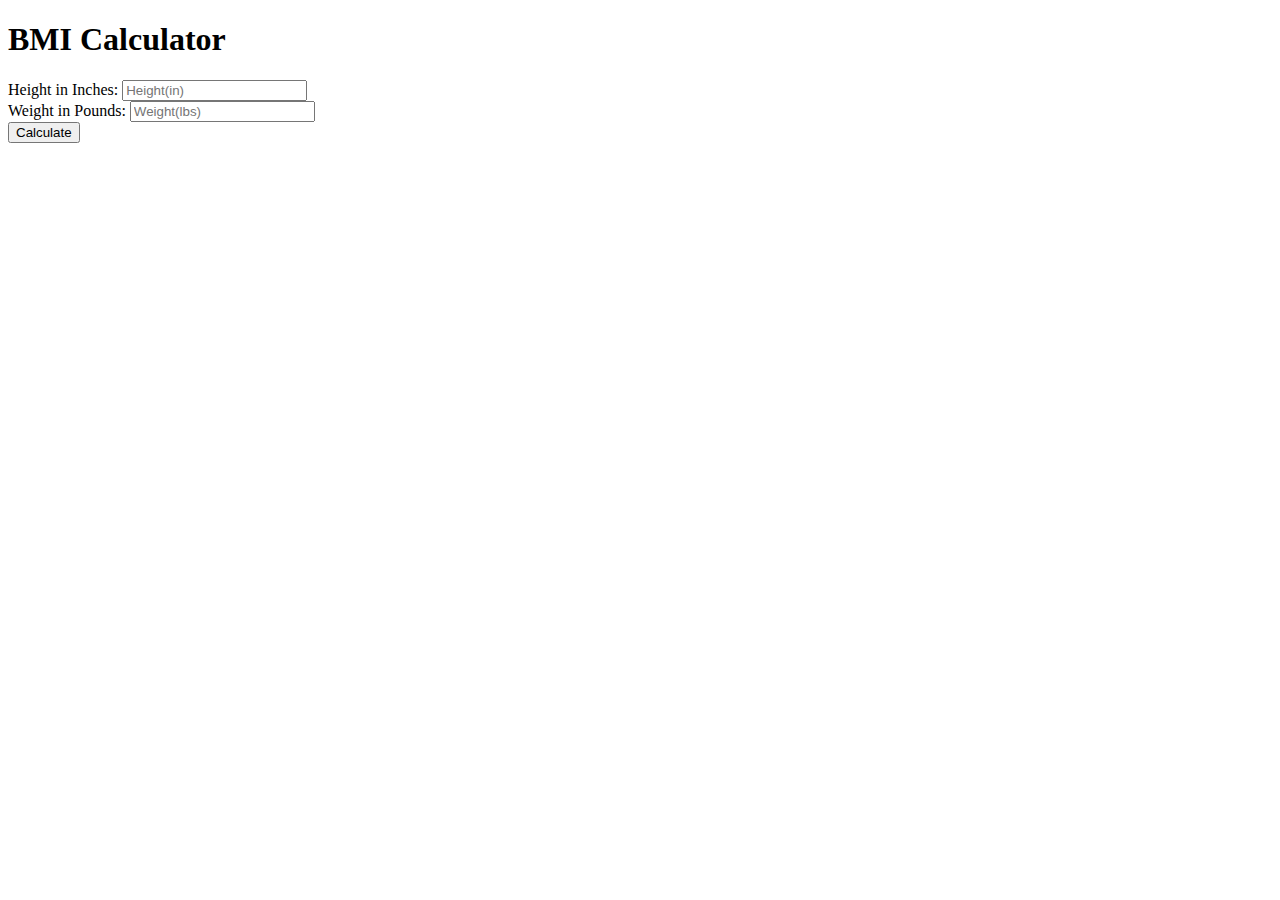
==== src/index.html @ 98649fc3 "initial commit - added basic BMI calculator" ====
<!DOCTYPE html>
<html lang="en">
    <head>
        <meta charset="utf-8">
        <meta http-equiv="X-UA-Compatible" content="IE=edge">
        <title>Fitness Calculator</title>
        <meta name="description" content="">
        <meta name="viewport" content="width=device-width, initial-scale=1">
        <link rel="stylesheet" href="/styles.css">
    </head>
    <body>
        <script src="/script.js" async defer></script>
        <h1>BMI Calculator</h1>
        <div class="wrapper">
            <div class="height">
                <span>Height in Inches:</span>
                <span><input type="number" id="height" placeholder="Height(in)"></span><br>
                <span id="height-error" class="height-error"></span>
            </div>
            <div class="weight">
                <span>Weight in Pounds:</span>
                <span><input type="number" id="weight" placeholder="Weight(lbs)"></span><br>
                <span id="weight-error" class="weight-error"></span>
            </div>
            <button id="bmi-calculate" class="bmi-calculate">Calculate</button>
            <p id="result" class="result"></p>
        </div>
    </body>
</html>
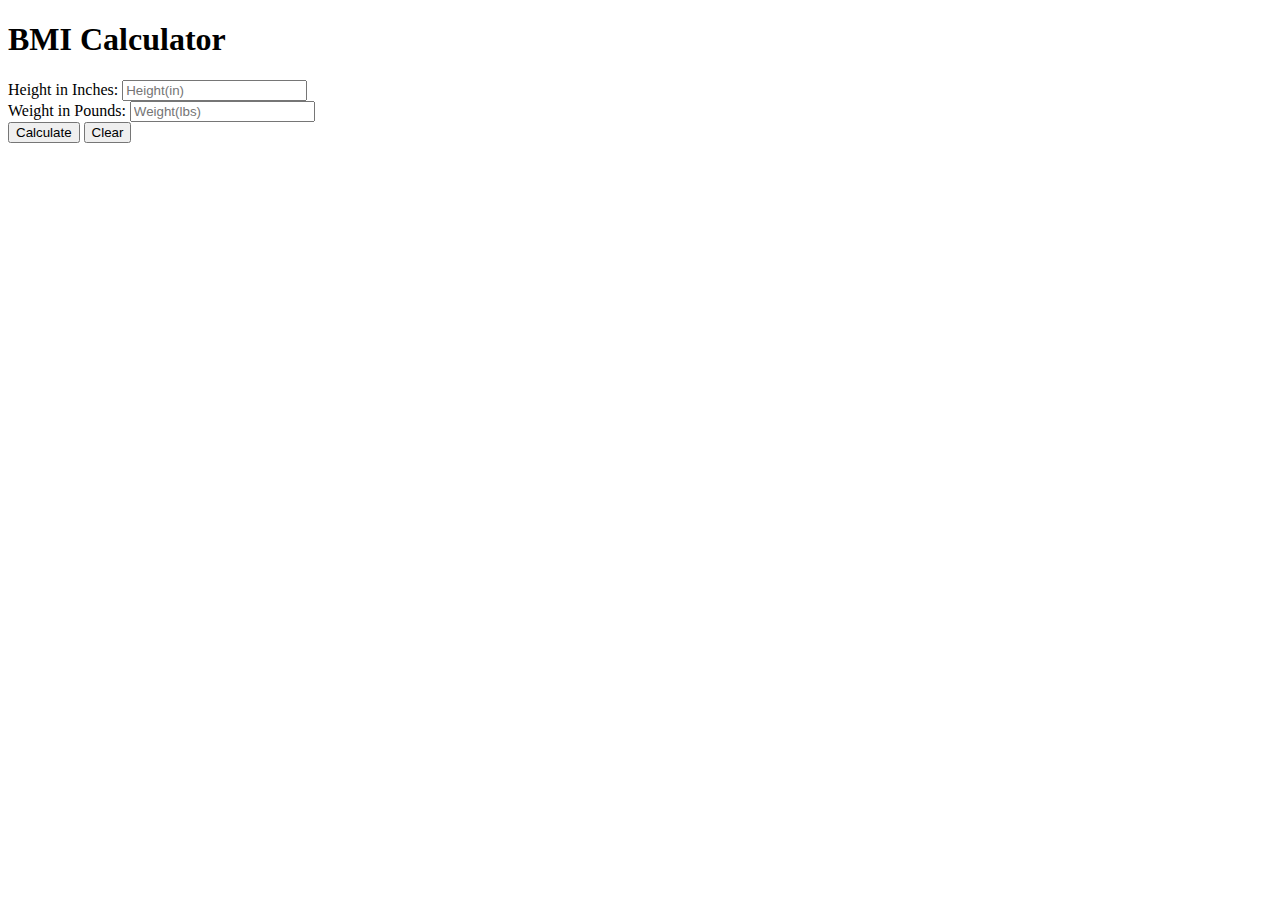
==== commit 04e2e771: "revised BMI formula / added clear button" ====
--- a/src/index.html
+++ b/src/index.html
@@ -22,7 +22,10 @@
                 <span><input type="number" id="weight" placeholder="Weight(lbs)"></span><br>
                 <span id="weight-error" class="weight-error"></span>
             </div>
-            <button id="bmi-calculate" class="bmi-calculate">Calculate</button>
+            <div>
+                <button id="bmi-calculate" class="button">Calculate</button>
+                <button id="clear-input" class="button">Clear</button>
+            </div>
             <p id="result" class="result"></p>
         </div>
     </body>
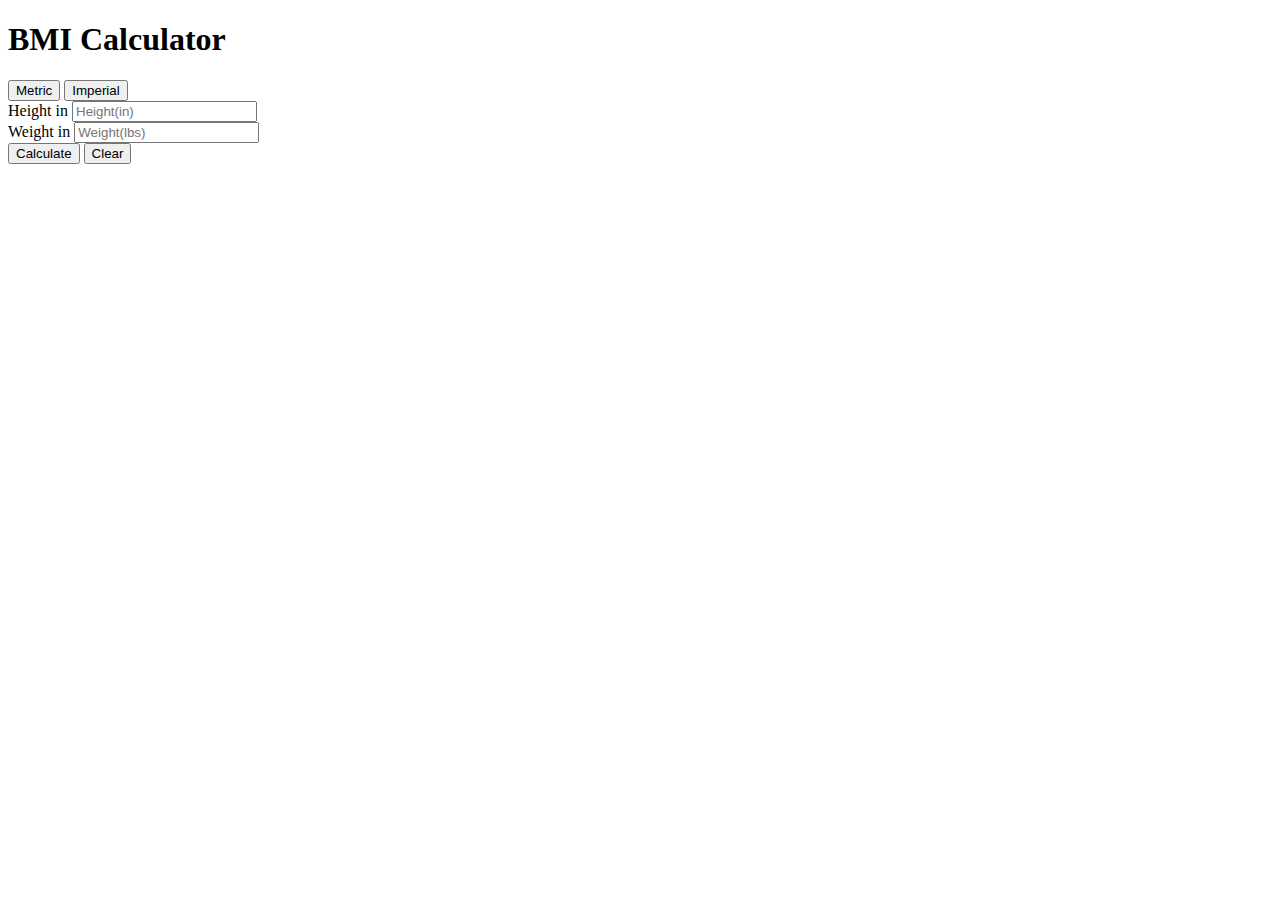
==== commit 170a1856: "added metric and imperial buttons / redid button css" ====
--- a/src/index.html
+++ b/src/index.html
@@ -12,19 +12,23 @@
         <script src="/script.js" async defer></script>
         <h1>BMI Calculator</h1>
         <div class="wrapper">
+            <div id="unit-select" class="flex-parent">
+                <button id="metric" class="unit-button">Metric</button>
+                <button id="imperial" class="unit-button">Imperial</button>
+            </div>
             <div class="height">
-                <span>Height in Inches:</span>
+                <span>Height in <span id="height-unit"></span></span>
                 <span><input type="number" id="height" placeholder="Height(in)"></span><br>
                 <span id="height-error" class="height-error"></span>
             </div>
             <div class="weight">
-                <span>Weight in Pounds:</span>
+                <span>Weight in <span id="weight-unit"></span></span>
                 <span><input type="number" id="weight" placeholder="Weight(lbs)"></span><br>
                 <span id="weight-error" class="weight-error"></span>
             </div>
-            <div>
-                <button id="bmi-calculate" class="button">Calculate</button>
-                <button id="clear-input" class="button">Clear</button>
+            <div class="flex-parent">
+                <button id="bmi-calculate" class="action-button">Calculate</button>
+                <button id="clear-input" class="action-button">Clear</button>
             </div>
             <p id="result" class="result"></p>
         </div>
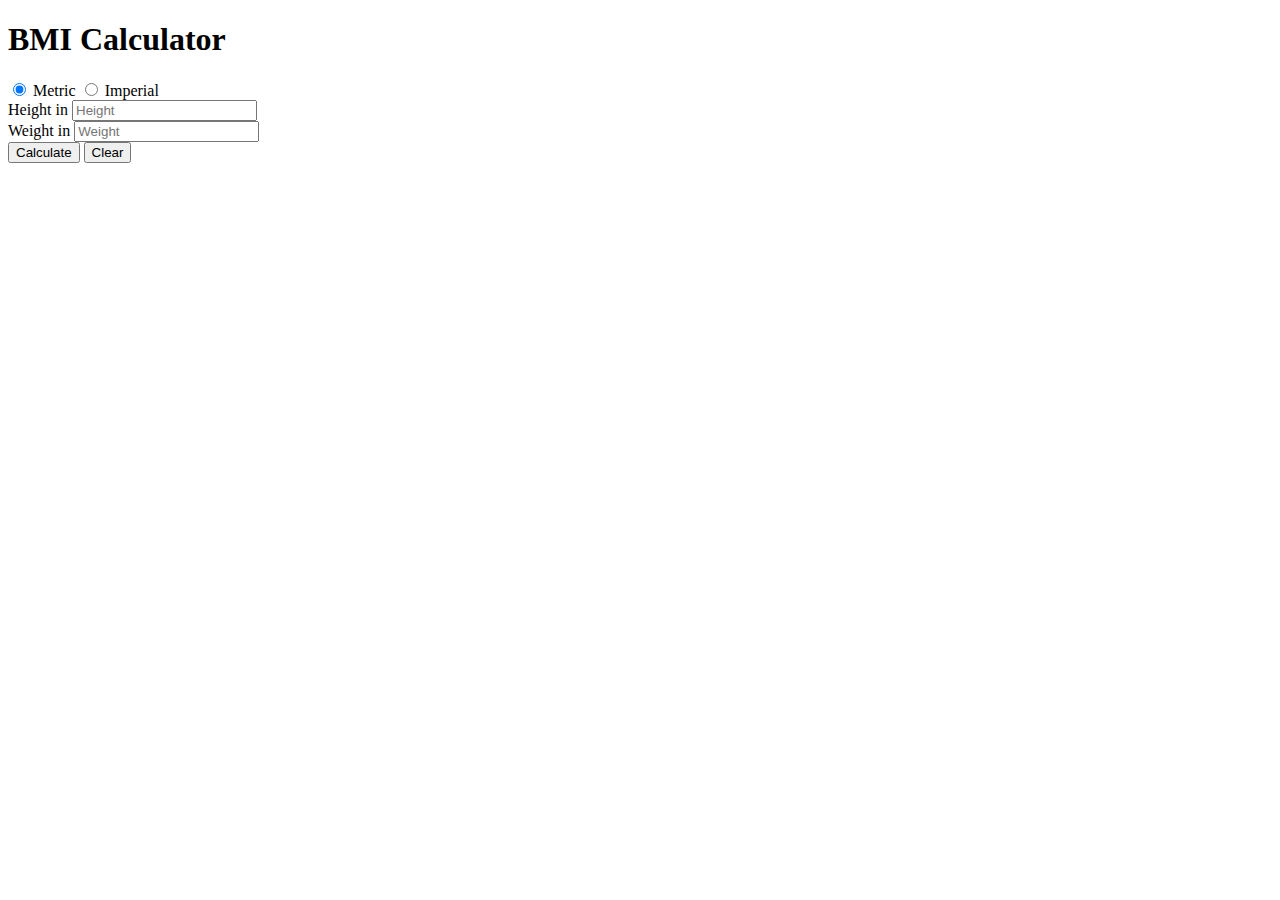
==== commit 2d776e19: "changed unit buttons to radio buttons" ====
--- a/src/index.html
+++ b/src/index.html
@@ -13,17 +13,19 @@
         <h1>BMI Calculator</h1>
         <div class="wrapper">
             <div id="unit-select" class="flex-parent">
-                <button id="metric" class="unit-button">Metric</button>
-                <button id="imperial" class="unit-button">Imperial</button>
+                <input name="unit" id="metric" class="unit-button" type="radio" value="metric" checked/>
+                <label for="metric">Metric</label>
+                <input name="unit" id="imperial" class="unit-button" type="radio" value="imperial"/>
+                <label for="imperial">Imperial</label>
             </div>
             <div class="height">
                 <span>Height in <span id="height-unit"></span></span>
-                <span><input type="number" id="height" placeholder="Height(in)"></span><br>
+                <span><input type="number" id="height" placeholder="Height"></span><br>
                 <span id="height-error" class="height-error"></span>
             </div>
             <div class="weight">
                 <span>Weight in <span id="weight-unit"></span></span>
-                <span><input type="number" id="weight" placeholder="Weight(lbs)"></span><br>
+                <span><input type="number" id="weight" placeholder="Weight"></span><br>
                 <span id="weight-error" class="weight-error"></span>
             </div>
             <div class="flex-parent">
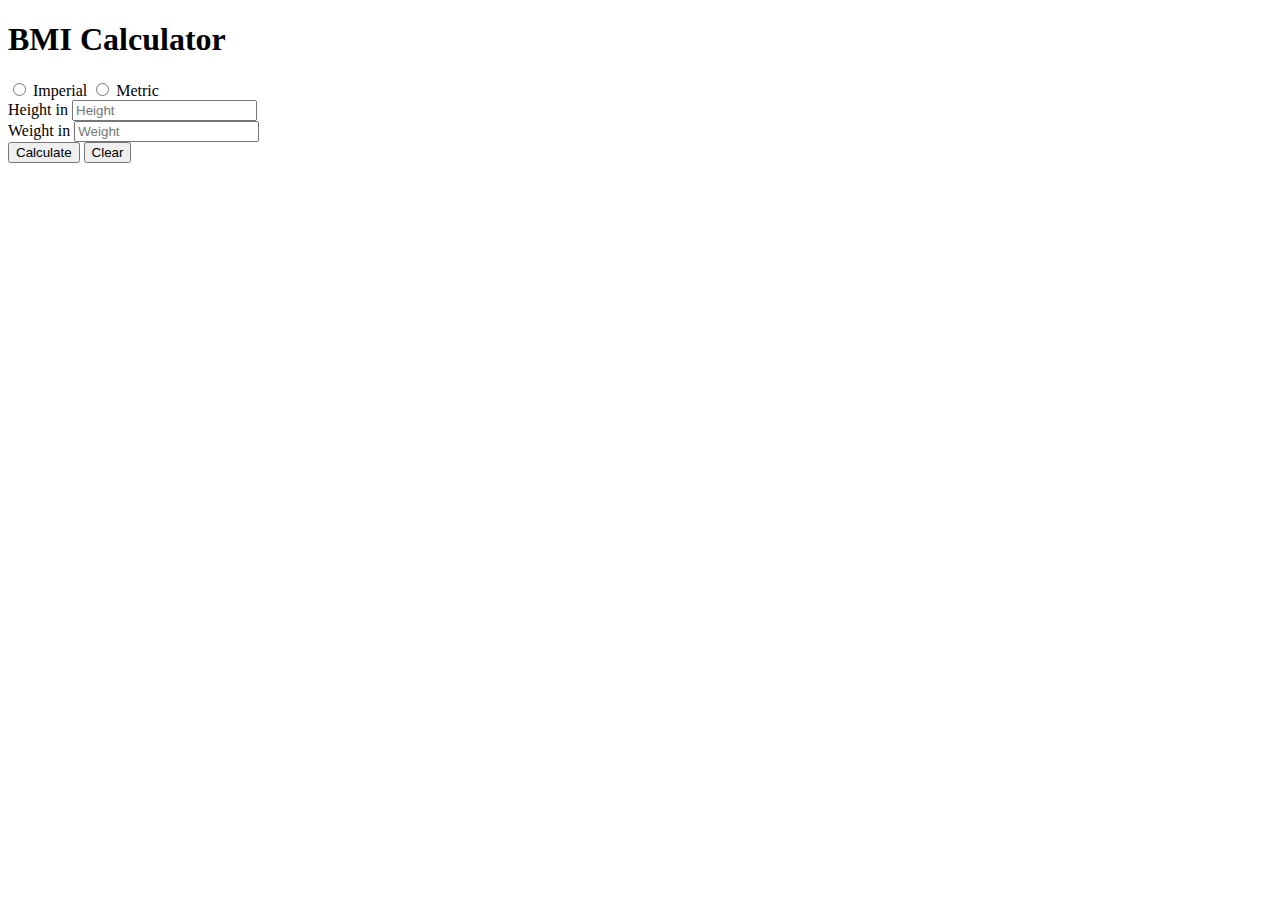
==== commit fb7c6dff: "styling fixes/unit button functionality" ====
--- a/src/index.html
+++ b/src/index.html
@@ -13,18 +13,18 @@
         <h1>BMI Calculator</h1>
         <div class="wrapper">
             <div id="unit-select" class="flex-parent">
-                <input name="unit" id="metric" class="unit-button" type="radio" value="metric" checked/>
-                <label for="metric">Metric</label>
                 <input name="unit" id="imperial" class="unit-button" type="radio" value="imperial"/>
                 <label for="imperial">Imperial</label>
+                <input name="unit" id="metric" class="unit-button" type="radio" value="metric"/>
+                <label for="metric">Metric</label>
             </div>
             <div class="height">
-                <span>Height in <span id="height-unit"></span></span>
+                <span class="left-margin-10">Height in <span id="height-unit"></span></span>
                 <span><input type="number" id="height" placeholder="Height"></span><br>
                 <span id="height-error" class="height-error"></span>
             </div>
             <div class="weight">
-                <span>Weight in <span id="weight-unit"></span></span>
+                <span class="left-margin-10">Weight in <span id="weight-unit"></span></span>
                 <span><input type="number" id="weight" placeholder="Weight"></span><br>
                 <span id="weight-error" class="weight-error"></span>
             </div>
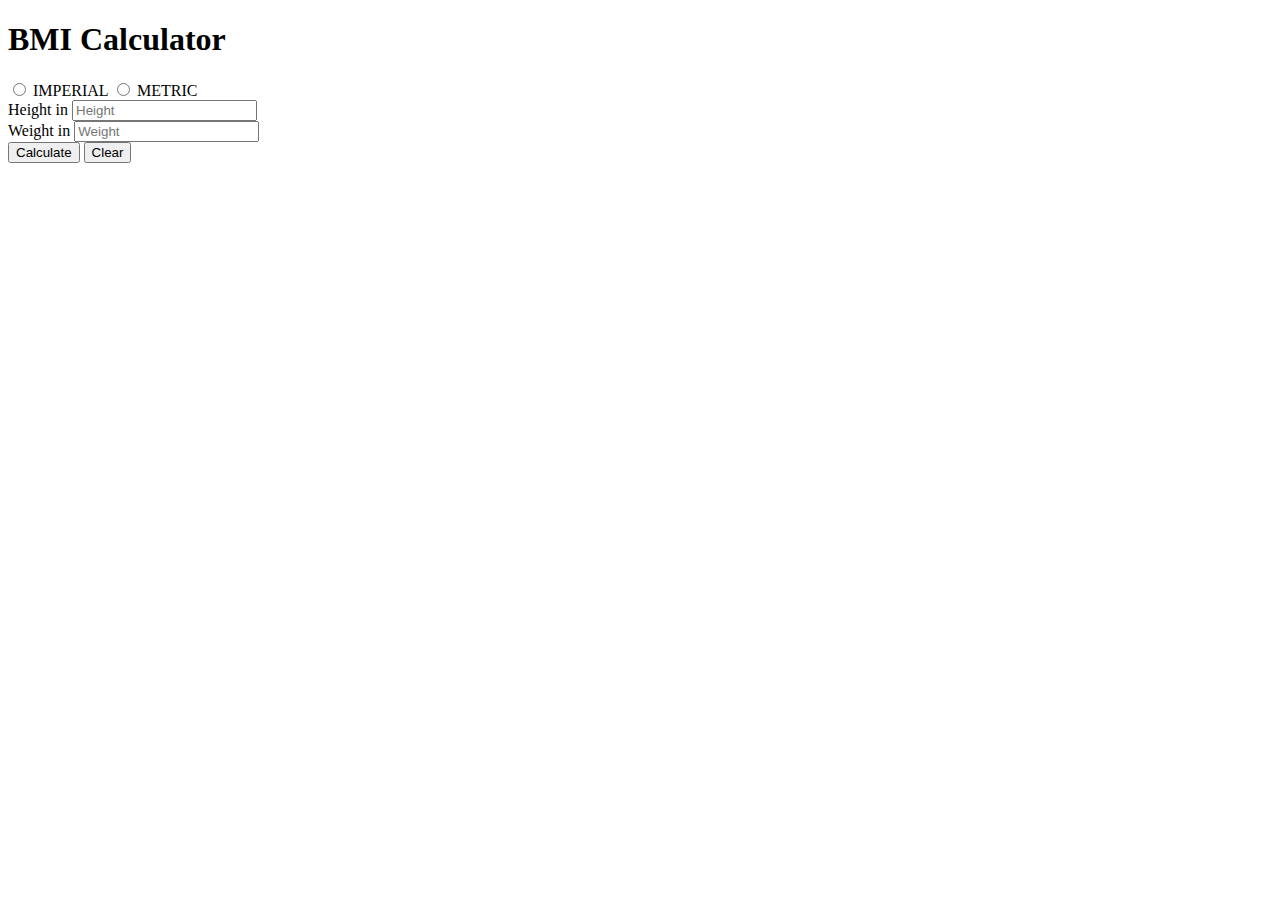
==== commit 70a826d0: "final fuctionality changes" ====
--- a/src/index.html
+++ b/src/index.html
@@ -14,9 +14,9 @@
         <div class="wrapper">
             <div id="unit-select" class="flex-parent">
                 <input name="unit" id="imperial" class="unit-button" type="radio" value="imperial"/>
-                <label for="imperial">Imperial</label>
+                <label for="imperial">IMPERIAL</label>
                 <input name="unit" id="metric" class="unit-button" type="radio" value="metric"/>
-                <label for="metric">Metric</label>
+                <label for="metric">METRIC</label>
             </div>
             <div class="height">
                 <span class="left-margin-10">Height in <span id="height-unit"></span></span>
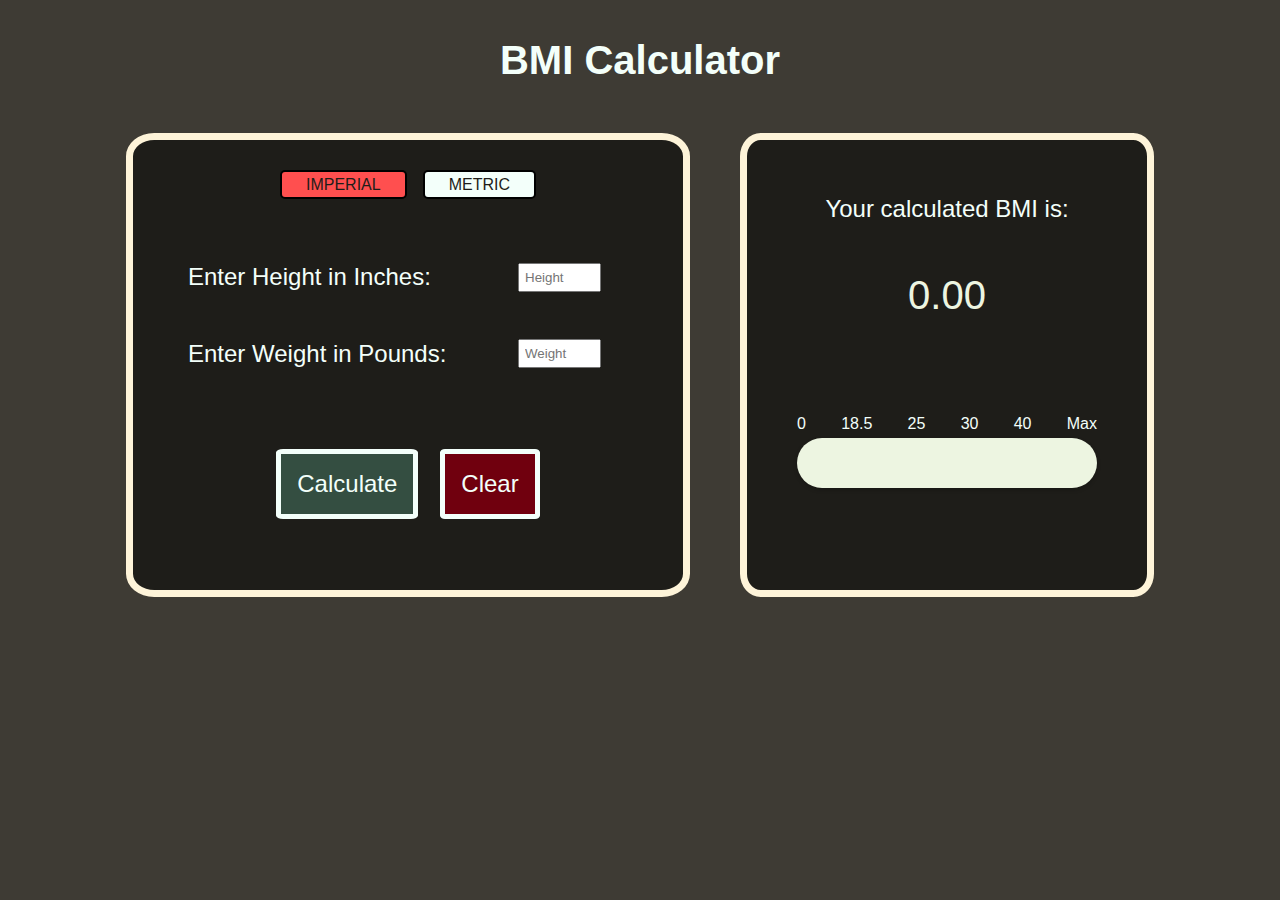
==== commit 083fe1ae: "updated to version 2.0" ====
--- a/src/index.html
+++ b/src/index.html
@@ -4,35 +4,62 @@
         <meta charset="utf-8">
         <meta http-equiv="X-UA-Compatible" content="IE=edge">
         <title>Fitness Calculator</title>
-        <meta name="description" content="">
         <meta name="viewport" content="width=device-width, initial-scale=1">
-        <link rel="stylesheet" href="/styles.css">
+        <link rel="stylesheet" href="styles.css">
+        <link rel="stylesheet" href="https://cdnjs.cloudflare.com/ajax/libs/font-awesome/6.5.2/css/all.min.css">
     </head>
     <body>
-        <script src="/script.js" async defer></script>
+        <script src="script.js" async defer></script>
         <h1>BMI Calculator</h1>
-        <div class="wrapper">
-            <div id="unit-select" class="flex-parent">
-                <input name="unit" id="imperial" class="unit-button" type="radio" value="imperial"/>
-                <label for="imperial">IMPERIAL</label>
-                <input name="unit" id="metric" class="unit-button" type="radio" value="metric"/>
-                <label for="metric">METRIC</label>
+        <div class="flex-parent">
+            <div class="left">
+                <div id="unit-select" class="flex-parent">
+                    <input name="unit" id="imperial" class="unit-button" type="radio" value="imperial"/>
+                    <label for="imperial">IMPERIAL</label>
+                    <input name="unit" id="metric" class="unit-button" type="radio" value="metric"/>
+                    <label for="metric">METRIC</label>
+                </div>
+                <div class="height-wrapper">
+                    <div class="height">
+                        <p class="height-desc"></p>
+                        <input type="number" id="height" placeholder="Height">
+                    </div>
+                    <div id="height-error" class="height-error"></div>
+                </div>
+                <div class="weight-wrapper">
+                    <div class="weight">
+                        <p class="weight-desc"></p>
+                        <input type="number" id="weight" placeholder="Weight">
+                    </div>
+                    <div id="weight-error" class="weight-error"></div>
+                </div>
+                <div class="flex-buttons">
+                    <button id="bmi-calculate" class="action-button">Calculate</button>
+                    <button id="clear-input" class="action-button">Clear</button>
+                </div>
             </div>
-            <div class="height">
-                <span class="left-margin-10">Height in <span id="height-unit"></span></span>
-                <span><input type="number" id="height" placeholder="Height"></span><br>
-                <span id="height-error" class="height-error"></span>
+
+            <div class="right">
+                <div class="result-container">
+                    <h4>Your calculated BMI is:</h4>
+                    <p id="result" class="result">0.00</p>
+                    <p id="category" class="category"></p>
+                </div>
+                <div class="scale-parent">
+                    <div class="label-container">
+                        <span>0</span>
+                        <span>18.5</span>
+                        <span>25</span>
+                        <span>30</span>
+                        <span>40</span>
+                        <span>Max</span>
+                    </div>
+                    <div class="scale-container">
+                        <div class="scale" id="scale"></div>
+                        <div class="scale-label" id="scale-label"></div>
+                    </div>
+                </div>
             </div>
-            <div class="weight">
-                <span class="left-margin-10">Weight in <span id="weight-unit"></span></span>
-                <span><input type="number" id="weight" placeholder="Weight"></span><br>
-                <span id="weight-error" class="weight-error"></span>
-            </div>
-            <div class="flex-parent">
-                <button id="bmi-calculate" class="action-button">Calculate</button>
-                <button id="clear-input" class="action-button">Clear</button>
-            </div>
-            <p id="result" class="result"></p>
         </div>
     </body>
 </html>--- a/src/styles.css
+++ b/src/styles.css
@@ -0,0 +1,219 @@
+:root {
+    --bittersweet: #FF4F4F;
+    --melon: #F0AF9C;
+    --cornsilk: #FEF4D9;
+    --mint-cream: #F3FFFA;
+    --black-olive: #3E3B34;
+    --eerie-black: #1E1D19;
+}
+
+* {
+    padding: 0;
+    margin: 0;
+}
+
+body {
+    background-color: var(--black-olive);
+    font-family: Arial, Helvetica, sans-serif;
+    color: var(--mint-cream);
+}
+
+body h1 {
+    display: block;
+    margin: 3% auto 0;
+    text-align: center;
+    font-size: 40px;
+}
+
+.flex-parent {
+    display: flex;
+    align-items: center;
+    justify-content: center;
+}
+
+.flex-parent .left {
+    background-color: var(--eerie-black);
+    margin: 50px 25px 0 100px;
+    color: var(--mint-cream);
+    padding: 30px 0 0;
+    border: solid 7px var(--cornsilk);
+    border-radius: 5%;
+    min-width: 550px;
+    min-height: 420px;
+}
+
+.flex-parent .left .height p,
+.flex-parent .left .weight p {
+    margin-left: 10%;
+    font-size: 24px;
+}
+
+.flex-parent .right {
+    background-color: var(--eerie-black);
+    margin: 50px 100px 0 25px;
+    color: var(--mint-cream);
+    padding: 30px 0 0;
+    border: solid 7px var(--cornsilk);
+    border-radius: 5%;
+    min-width: 400px;
+    min-height: 420px;
+}
+
+.flex-parent .right h4 {
+    font-size: 24px;
+    font-weight: 200;
+    text-align: center;
+    margin-top: 25px;
+}
+
+#unit-select label {
+    margin: 0 0.5rem 4rem;
+    padding: 0.2rem 1.5rem;
+    border: solid 2px black;
+    border-radius: 5px;
+    background-color: var(--mint-cream);
+    color: var(--eerie-black);
+    font-size: 16px;
+    font-family: Arial;
+}
+
+#unit-select input[type="radio"]:hover + label {
+    background-color: var(--melon);
+}
+
+#unit-select input[type="radio"]:checked + label {
+    background-color: var(--bittersweet);
+}
+
+.unit-button {
+    font-size: 18px;
+    appearance: none;
+}
+
+.height-wrapper,
+.weight-wrapper {
+    margin: 0 0 3%;
+    font-size: 30px;
+    min-height: 60px;
+}
+
+.height,
+.weight {
+    display: flex;
+    align-items: center;
+    justify-content: space-between;
+}
+
+.height-unit,
+.weight-unit {
+    text-align: left;
+    margin-left: 0;
+}
+
+.height-error, .weight-error {
+    font-size: 18px;
+    margin-left: 15%;
+    color: var(--bittersweet);
+}
+
+input[type="number"] {
+    float: right;
+    padding: 5px;
+    width: 15%;
+    height: 30%;
+    margin: 0 15% 0 2%;
+    box-sizing: border-box;
+}
+
+.flex-buttons {
+    display: flex;
+    align-items: center;
+    justify-content: center;
+    margin-top: 50px;
+}
+
+.action-button {
+    margin: 0 2%;
+    font-size: 24px;
+    font-family: Arial;
+    color: var(--mint-cream);
+    padding: 1rem;
+    border: solid 5px var(--mint-cream);
+    border-radius: 5%;
+}
+
+#bmi-calculate {
+    background-color: #344E41;
+}
+
+#bmi-calculate:hover {
+    background-color: #588157;
+}
+
+#clear-input {
+    background-color: #70000E;
+}
+
+#clear-input:hover {
+    background-color: var(--bittersweet);
+}
+
+.result-container {
+    min-height: 150px;
+}
+
+.result {
+    font-size: 40px;
+    color: #EDF5E1;
+    text-align: center;
+    margin: 50px auto 0;
+}
+
+.category {
+    font-size: 20px;
+    color: #EDF5E1;
+    text-align: center;
+}
+
+.scale-parent {
+    font-family: Arial, sans-serif;
+    display: flex;
+    flex-direction: column;
+    justify-content: center;
+    align-items: center;
+    margin: 70px 0;
+}
+
+.scale-container {
+    width: 300px;
+    height: 50px;
+    border-radius: 25px;
+    overflow: hidden;
+    box-shadow: 0 2px 4px rgba(0, 0, 0, 0.2);
+    position: relative;
+    margin-bottom: 20px;
+    background: #EDF5E1;
+}
+
+.scale {
+    height: 100%;
+    background-color: #4caf50;
+    transition: width 0.3s ease;
+}
+
+.scale-label {
+    position: absolute;
+    width: 100%;
+    text-align: center;
+    top: 50%;
+    transform: translateY(-50%);
+    font-weight: bold;
+    color: #fff;
+}
+
+.label-container {
+    width: 300px;
+    display: flex;
+    justify-content: space-between;
+    margin-bottom: 5px;
+}